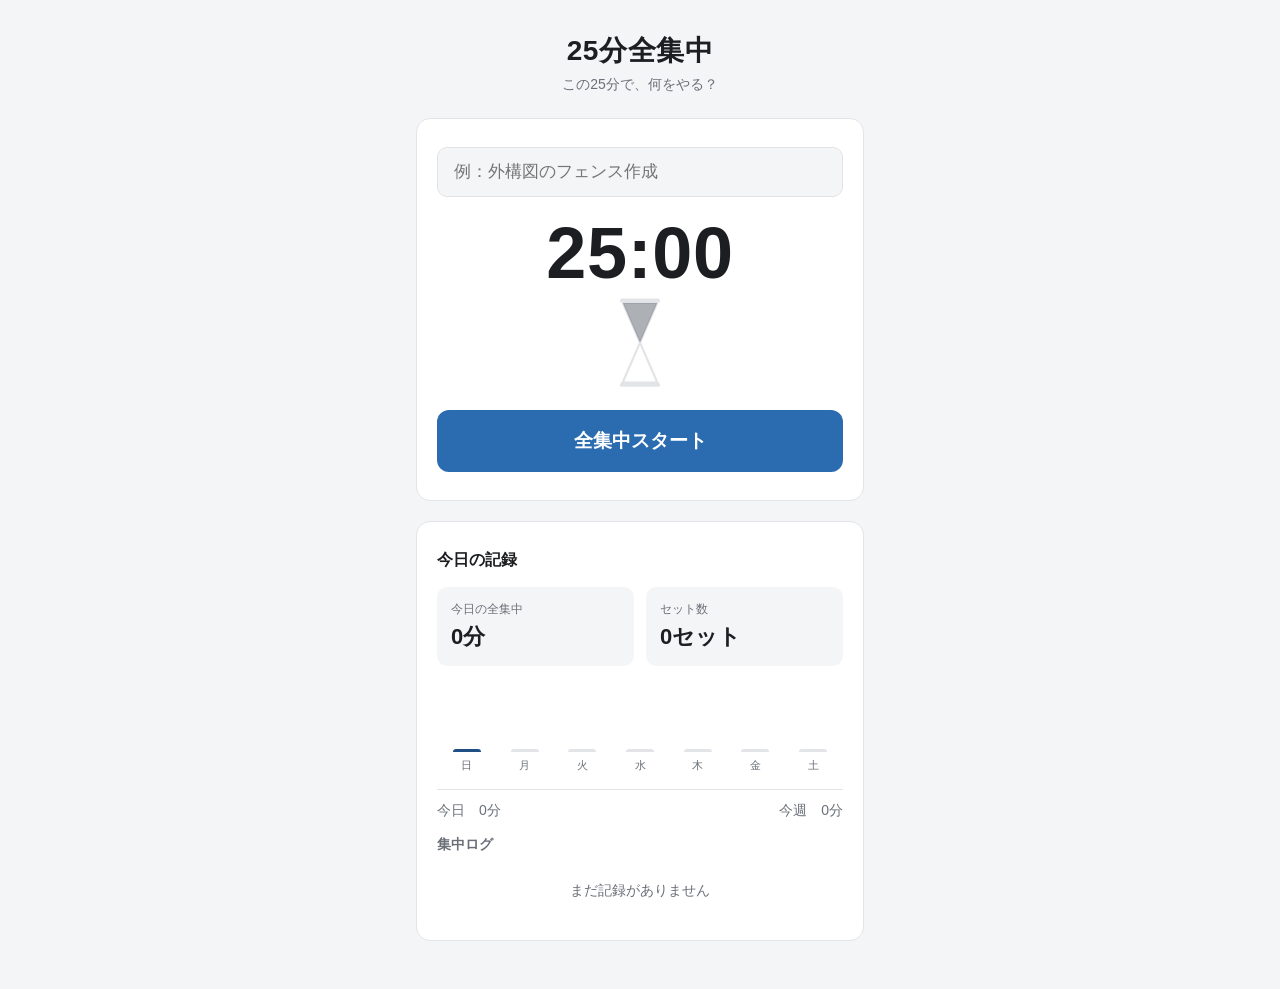
==== focus25/index.html @ 0c8c812c "Add 25分全集中 app (single-task 25-minute focus timer) Simple client-side focus timer for architects: en" ====
<!DOCTYPE html>
<html lang="ja">
<head>
<meta charset="UTF-8">
<meta name="viewport" content="width=device-width, initial-scale=1.0">
<title>25分全集中</title>
<link rel="icon" href="data:image/svg+xml,<svg xmlns='http://www.w3.org/2000/svg' viewBox='0 0 100 100'><text y='.9em' font-size='90'>⏱️</text></svg>">
<link rel="stylesheet" href="css/style.css">
</head>
<body>

<header class="app-header">
  <h1 class="app-title">25分全集中</h1>
  <p class="app-subcopy">この25分で、何をやる？</p>
</header>

<main class="layout">

  <!-- 待機画面: テーマ入力してスタート -->
  <section class="card timer-card" id="screen-idle">
    <input
      type="text"
      id="theme-input"
      class="theme-input"
      placeholder="例：外構図のフェンス作成"
      maxlength="60"
      autocomplete="off"
    >
    <div class="dial">
      <div class="timer-display" id="idle-timer-display">25:00</div>
      <svg class="hourglass" viewBox="0 0 60 110" aria-hidden="true" focusable="false">
        <defs>
          <clipPath id="hg-top-idle"><polygon points="10,9 50,9 30,55"></polygon></clipPath>
          <clipPath id="hg-bottom-idle"><polygon points="10,101 50,101 30,55"></polygon></clipPath>
        </defs>
        <rect class="hg-cap" x="7" y="4" width="46" height="5" rx="2"></rect>
        <rect class="hg-cap" x="7" y="101" width="46" height="5" rx="2"></rect>
        <path class="hg-glass" d="M10,9 L50,9 L30,55 L50,101 L10,101 L30,55 Z"></path>
        <g clip-path="url(#hg-top-idle)">
          <rect class="hg-sand" x="10" y="9" width="40" height="46"></rect>
        </g>
        <g clip-path="url(#hg-bottom-idle)">
          <rect class="hg-sand" x="10" y="101" width="40" height="0"></rect>
        </g>
      </svg>
    </div>
    <button type="button" class="btn-start" id="start-btn">全集中スタート</button>
  </section>

  <!-- 集中中画面 -->
  <section class="card timer-card is-hidden" id="screen-focus">
    <p class="running-theme" id="focus-theme-display"></p>
    <div class="dial dial-running">
      <div class="timer-display timer-display-running" id="focus-timer-display">25:00</div>
      <svg class="hourglass" viewBox="0 0 60 110" aria-hidden="true" focusable="false">
        <defs>
          <clipPath id="hg-top-focus"><polygon points="10,9 50,9 30,55"></polygon></clipPath>
          <clipPath id="hg-bottom-focus"><polygon points="10,101 50,101 30,55"></polygon></clipPath>
        </defs>
        <rect class="hg-cap" x="7" y="4" width="46" height="5" rx="2"></rect>
        <rect class="hg-cap" x="7" y="101" width="46" height="5" rx="2"></rect>
        <path class="hg-glass" d="M10,9 L50,9 L30,55 L50,101 L10,101 L30,55 Z"></path>
        <g clip-path="url(#hg-top-focus)">
          <rect class="hg-sand" id="focus-hg-top" x="10" y="9" width="40" height="46"></rect>
        </g>
        <g clip-path="url(#hg-bottom-focus)">
          <rect class="hg-sand" id="focus-hg-bottom" x="10" y="101" width="40" height="0"></rect>
        </g>
      </svg>
    </div>
    <div class="focus-controls">
      <button type="button" class="btn-secondary" id="pause-btn">一時停止</button>
      <button type="button" class="btn-secondary btn-end" id="end-btn">終了</button>
    </div>
  </section>

  <!-- 25分終了画面 -->
  <section class="card timer-card is-hidden" id="screen-focus-done">
    <p class="done-headline">25分終了！</p>
    <p class="done-summary" id="done-summary"></p>
    <button type="button" class="btn-start" id="start-break-btn">5分休憩</button>
  </section>

  <!-- 休憩画面 -->
  <section class="card timer-card is-hidden" id="screen-break">
    <p class="running-theme">休憩</p>
    <div class="dial dial-break">
      <div class="timer-display timer-display-break" id="break-timer-display">05:00</div>
      <svg class="hourglass" viewBox="0 0 60 110" aria-hidden="true" focusable="false">
        <defs>
          <clipPath id="hg-top-break"><polygon points="10,9 50,9 30,55"></polygon></clipPath>
          <clipPath id="hg-bottom-break"><polygon points="10,101 50,101 30,55"></polygon></clipPath>
        </defs>
        <rect class="hg-cap" x="7" y="4" width="46" height="5" rx="2"></rect>
        <rect class="hg-cap" x="7" y="101" width="46" height="5" rx="2"></rect>
        <path class="hg-glass" d="M10,9 L50,9 L30,55 L50,101 L10,101 L30,55 Z"></path>
        <g clip-path="url(#hg-top-break)">
          <rect class="hg-sand" id="break-hg-top" x="10" y="9" width="40" height="46"></rect>
        </g>
        <g clip-path="url(#hg-bottom-break)">
          <rect class="hg-sand" id="break-hg-bottom" x="10" y="101" width="40" height="0"></rect>
        </g>
      </svg>
    </div>
  </section>

  <!-- 休憩終了画面 -->
  <section class="card timer-card is-hidden" id="screen-break-done">
    <p class="done-headline">休憩終了</p>
    <button type="button" class="btn-start" id="next-focus-btn">次の25分へ</button>
  </section>

  <!-- 記録 -->
  <section class="card records-card">
    <h2 class="records-title">今日の記録</h2>
    <div class="records-summary">
      <div class="summary-item">
        <span class="summary-label">今日の全集中</span>
        <span class="summary-value" id="today-total">0分</span>
      </div>
      <div class="summary-item">
        <span class="summary-label">セット数</span>
        <span class="summary-value" id="today-sets">0セット</span>
      </div>
    </div>

    <div class="week-chart" id="week-chart"></div>

    <div class="totals-row">
      <span id="totals-today">今日　0分</span>
      <span id="totals-week">今週　0分</span>
    </div>

    <h3 class="log-title">集中ログ</h3>
    <ul class="log-list" id="log-list">
      <li class="log-empty" id="log-empty">まだ記録がありません</li>
    </ul>
  </section>

</main>

<!-- 終了確認モーダル -->
<div class="modal-overlay is-hidden" id="end-confirm-overlay">
  <div class="modal-card" role="alertdialog" aria-modal="true" aria-labelledby="end-confirm-title">
    <p class="modal-title" id="end-confirm-title">集中を終了しますか？</p>
    <p class="modal-body" id="end-confirm-body"></p>
    <div class="modal-actions">
      <button type="button" class="btn-secondary" id="end-confirm-cancel">キャンセル</button>
      <button type="button" class="btn-danger" id="end-confirm-ok">終了する</button>
    </div>
  </div>
</div>

<script src="js/app.js"></script>
</body>
</html>
---- focus25/css/style.css ----
:root {
  --bg: #f4f5f7;
  --panel: #ffffff;
  --border: #e2e4e8;
  --text: #1c1e21;
  --text-muted: #6b7078;
  --accent: #2b6cb0;
  --accent-dark: #1f4f85;
  --danger: #b3413a;
  --break: #3a8f6b;
  --radius: 14px;
}

* {
  box-sizing: border-box;
}

html, body {
  margin: 0;
  padding: 0;
}

body {
  background: var(--bg);
  color: var(--text);
  font-family: -apple-system, BlinkMacSystemFont, "Hiragino Sans", "Yu Gothic UI", "Segoe UI", sans-serif;
  min-height: 100vh;
}

.app-header {
  text-align: center;
  padding: 32px 16px 8px;
}

.app-title {
  margin: 0;
  font-size: 28px;
  font-weight: 700;
  letter-spacing: 0.02em;
}

.app-subcopy {
  margin: 6px 0 0;
  color: var(--text-muted);
  font-size: 14px;
}

.layout {
  max-width: 480px;
  margin: 0 auto;
  padding: 16px 16px 48px;
  display: flex;
  flex-direction: column;
  gap: 20px;
}

.card {
  background: var(--panel);
  border: 1px solid var(--border);
  border-radius: var(--radius);
  padding: 28px 20px;
}

.timer-card {
  display: flex;
  flex-direction: column;
  align-items: center;
  gap: 20px;
  text-align: center;
}

.is-hidden {
  display: none;
}

.theme-input {
  width: 100%;
  font-size: 17px;
  padding: 14px 16px;
  border: 1px solid var(--border);
  border-radius: 10px;
  background: var(--bg);
  color: var(--text);
}

.theme-input:focus {
  outline: 2px solid var(--accent);
  outline-offset: 1px;
  background: var(--panel);
}

.running-theme {
  font-size: 18px;
  font-weight: 600;
  margin: 0;
  min-height: 24px;
  word-break: break-word;
}

.timer-display {
  font-size: 72px;
  font-weight: 700;
  font-variant-numeric: tabular-nums;
  line-height: 1;
  letter-spacing: 0.01em;
}

.timer-display-running {
  color: var(--accent);
}

.timer-display-break {
  color: var(--break);
}

.dial {
  display: flex;
  flex-direction: column;
  align-items: center;
  gap: 6px;
}

.hourglass {
  width: 52px;
  height: auto;
}

.hg-glass {
  fill: none;
  stroke: var(--border);
  stroke-width: 2.5;
  stroke-linejoin: round;
}

.hg-cap {
  fill: var(--border);
}

.hg-sand {
  fill: var(--text-muted);
  opacity: 0.55;
}

.dial-running .hg-sand {
  fill: var(--accent);
  opacity: 0.9;
}

.dial-break .hg-sand {
  fill: var(--break);
  opacity: 0.9;
}

.btn-start {
  width: 100%;
  padding: 18px;
  font-size: 19px;
  font-weight: 700;
  color: #fff;
  background: var(--accent);
  border: none;
  border-radius: 12px;
  cursor: pointer;
}

.btn-start:active {
  background: var(--accent-dark);
}

.focus-controls {
  display: flex;
  gap: 12px;
  width: 100%;
}

.btn-secondary {
  flex: 1;
  padding: 14px;
  font-size: 16px;
  font-weight: 600;
  background: var(--bg);
  color: var(--text);
  border: 1px solid var(--border);
  border-radius: 10px;
  cursor: pointer;
}

.btn-secondary:active {
  background: #e8e9ec;
}

.btn-end {
  color: var(--danger);
}

.done-headline {
  font-size: 24px;
  font-weight: 700;
  margin: 0;
}

.done-summary {
  font-size: 16px;
  color: var(--text-muted);
  margin: 0;
}

.records-card {
  display: flex;
  flex-direction: column;
  gap: 16px;
}

.records-title {
  margin: 0;
  font-size: 16px;
  font-weight: 700;
}

.records-summary {
  display: flex;
  gap: 12px;
}

.summary-item {
  flex: 1;
  background: var(--bg);
  border-radius: 10px;
  padding: 14px;
  display: flex;
  flex-direction: column;
  gap: 4px;
}

.summary-label {
  font-size: 12px;
  color: var(--text-muted);
}

.summary-value {
  font-size: 22px;
  font-weight: 700;
}

.week-chart {
  display: flex;
  align-items: flex-start;
  justify-content: space-between;
  gap: 6px;
  padding: 0 4px;
}

.week-bar-col {
  flex: 1;
  display: flex;
  flex-direction: column;
  align-items: center;
  gap: 6px;
}

.week-bar-track {
  width: 100%;
  height: 70px;
  display: flex;
  align-items: flex-end;
  justify-content: center;
}

.week-bar {
  width: 70%;
  max-width: 28px;
  background: var(--border);
  border-radius: 4px 4px 0 0;
  min-height: 3px;
}

.week-bar.has-time {
  background: var(--accent);
}

.week-bar.is-today {
  background: var(--accent-dark);
}

.week-bar-label {
  font-size: 11px;
  color: var(--text-muted);
}

.totals-row {
  display: flex;
  justify-content: space-between;
  font-size: 14px;
  color: var(--text-muted);
  border-top: 1px solid var(--border);
  padding-top: 12px;
}

.log-title {
  margin: 0;
  font-size: 14px;
  font-weight: 700;
  color: var(--text-muted);
}

.log-list {
  list-style: none;
  margin: 0;
  padding: 0;
  display: flex;
  flex-direction: column;
  gap: 8px;
  max-height: 260px;
  overflow-y: auto;
}

.log-item {
  display: flex;
  gap: 10px;
  font-size: 14px;
  padding: 8px 10px;
  background: var(--bg);
  border-radius: 8px;
}

.log-item-minutes {
  font-weight: 700;
  color: var(--accent);
  flex-shrink: 0;
}

.log-item-minutes.is-partial {
  color: var(--danger);
}

.log-item-theme {
  color: var(--text);
  word-break: break-word;
}

.log-partial-tag {
  display: inline-block;
  font-size: 10.5px;
  font-weight: 700;
  color: var(--danger);
  background: rgba(179, 65, 58, 0.1);
  padding: 1px 6px;
  border-radius: 999px;
  margin-left: 6px;
  vertical-align: middle;
}

.log-item-theme.is-untitled {
  color: var(--text-muted);
}

.log-empty {
  color: var(--text-muted);
  font-size: 14px;
  text-align: center;
  padding: 12px 0;
}

@media (max-width: 480px) {
  .timer-display {
    font-size: 60px;
  }

  .app-title {
    font-size: 24px;
  }
}

/* ---- 終了確認モーダル ---- */

.modal-overlay {
  position: fixed;
  inset: 0;
  background: rgba(20, 21, 24, 0.45);
  display: flex;
  align-items: center;
  justify-content: center;
  padding: 20px;
  z-index: 50;
}

.modal-overlay.is-hidden {
  display: none;
}

.modal-card {
  width: 100%;
  max-width: 320px;
  background: var(--panel);
  border: 1px solid var(--border);
  border-radius: var(--radius);
  padding: 22px 20px;
  display: flex;
  flex-direction: column;
  gap: 14px;
}

.modal-title {
  margin: 0;
  font-size: 17px;
  font-weight: 700;
}

.modal-body {
  margin: 0;
  font-size: 13.5px;
  line-height: 1.5;
  color: var(--text-muted);
}

.modal-actions {
  display: flex;
  gap: 10px;
}

.modal-actions .btn-secondary {
  margin: 0;
}

.btn-danger {
  flex: 1;
  padding: 13px;
  font-size: 15px;
  font-weight: 600;
  color: #fff;
  background: var(--danger);
  border: 1px solid transparent;
  border-radius: 10px;
  cursor: pointer;
}

.btn-danger:active {
  opacity: 0.85;
}
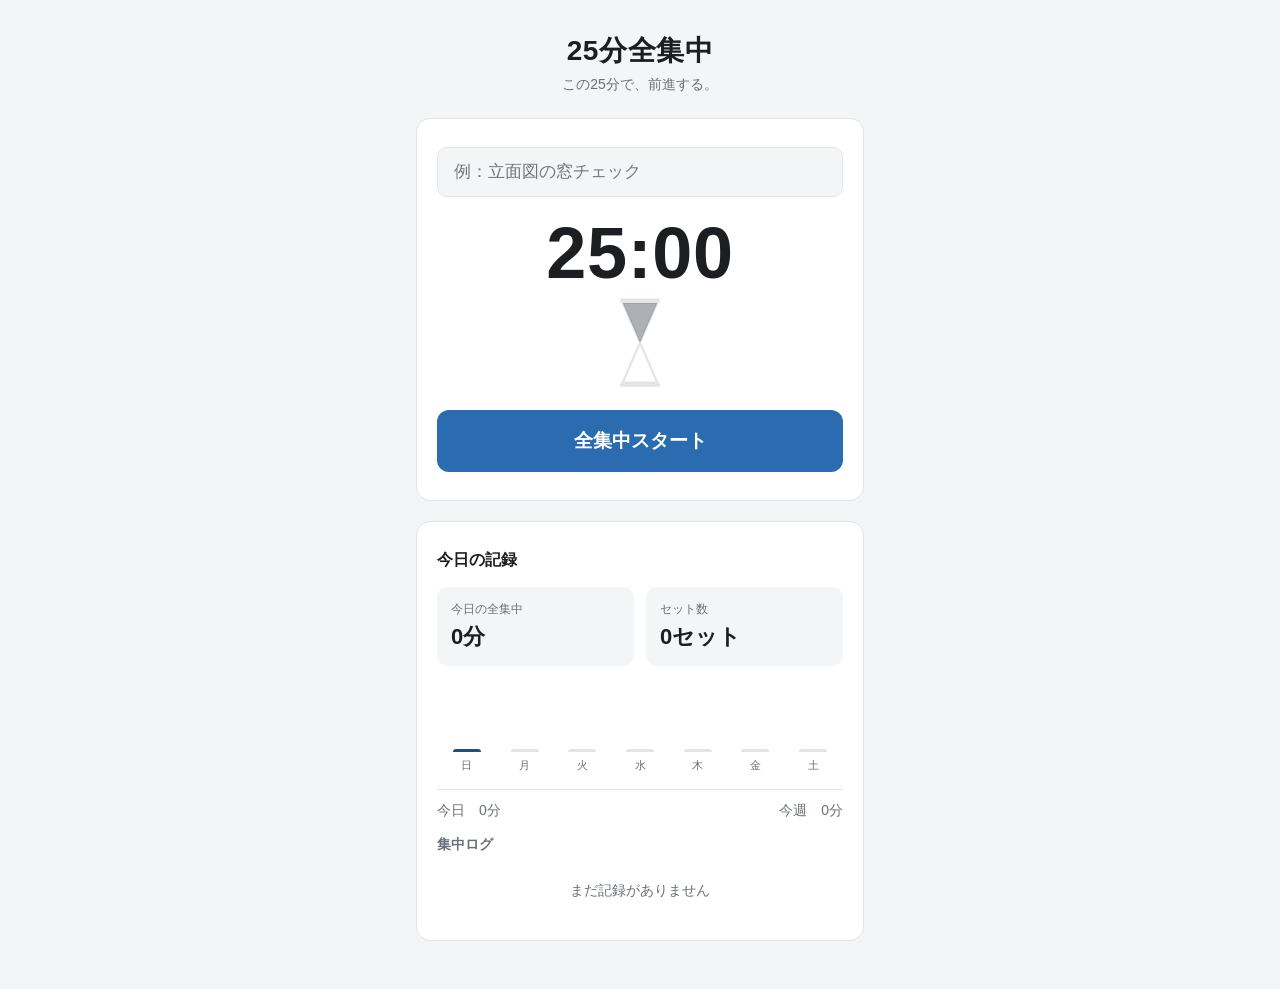
==== commit 4ecc5712: "Redesign focus25 with immersive focus mode and refreshed copy Hide header/records during focus and b" ====
--- a/focus25/index.html
+++ b/focus25/index.html
@@ -11,7 +11,7 @@
 
 <header class="app-header">
   <h1 class="app-title">25分全集中</h1>
-  <p class="app-subcopy">この25分で、何をやる？</p>
+  <p class="app-subcopy">この25分で、前進する。</p>
 </header>
 
 <main class="layout">
@@ -22,7 +22,7 @@
       type="text"
       id="theme-input"
       class="theme-input"
-      placeholder="例：外構図のフェンス作成"
+      placeholder="例：立面図の窓チェック"
       maxlength="60"
       autocomplete="off"
     >
@@ -76,9 +76,15 @@
 
   <!-- 25分終了画面 -->
   <section class="card timer-card is-hidden" id="screen-focus-done">
-    <p class="done-headline">25分終了！</p>
-    <p class="done-summary" id="done-summary"></p>
-    <button type="button" class="btn-start" id="start-break-btn">5分休憩</button>
+    <p class="done-headline">25分全集中 完了</p>
+    <div class="done-theme-block is-hidden" id="done-theme-block">
+      <p class="done-theme" id="done-theme-text"></p>
+      <p class="done-check">✓ 25分全集中</p>
+    </div>
+    <div class="done-actions">
+      <button type="button" class="btn-start" id="start-break-btn">5分休憩</button>
+      <button type="button" class="btn-secondary" id="skip-break-btn">次の25分へ</button>
+    </div>
   </section>
 
   <!-- 休憩画面 -->
--- a/focus25/css/style.css
+++ b/focus25/css/style.css
@@ -125,6 +125,12 @@
   height: auto;
 }
 
+.dial-running .hourglass,
+.dial-break .hourglass {
+  width: 148px;
+  margin-top: 4px;
+}
+
 .hg-glass {
   fill: none;
   stroke: var(--border);
@@ -199,16 +205,47 @@
   margin: 0;
 }
 
-.done-summary {
-  font-size: 16px;
-  color: var(--text-muted);
-  margin: 0;
+.done-theme-block {
+  display: flex;
+  flex-direction: column;
+  align-items: center;
+  gap: 4px;
+}
+
+.done-theme {
+  font-size: 18px;
+  font-weight: 600;
+  margin: 0;
+  word-break: break-word;
+}
+
+.done-check {
+  font-size: 15px;
+  color: var(--accent);
+  font-weight: 600;
+  margin: 0;
+}
+
+.done-actions {
+  display: flex;
+  gap: 12px;
+  width: 100%;
+}
+
+.done-actions .btn-start {
+  width: auto;
+  flex: 1;
 }
 
 .records-card {
   display: flex;
   flex-direction: column;
   gap: 16px;
+}
+
+.app-header.is-hidden,
+.records-card.is-hidden {
+  display: none;
 }
 
 .records-title {
@@ -368,6 +405,11 @@
 
   .app-title {
     font-size: 24px;
+  }
+
+  .dial-running .hourglass,
+  .dial-break .hourglass {
+    width: 120px;
   }
 }
 
